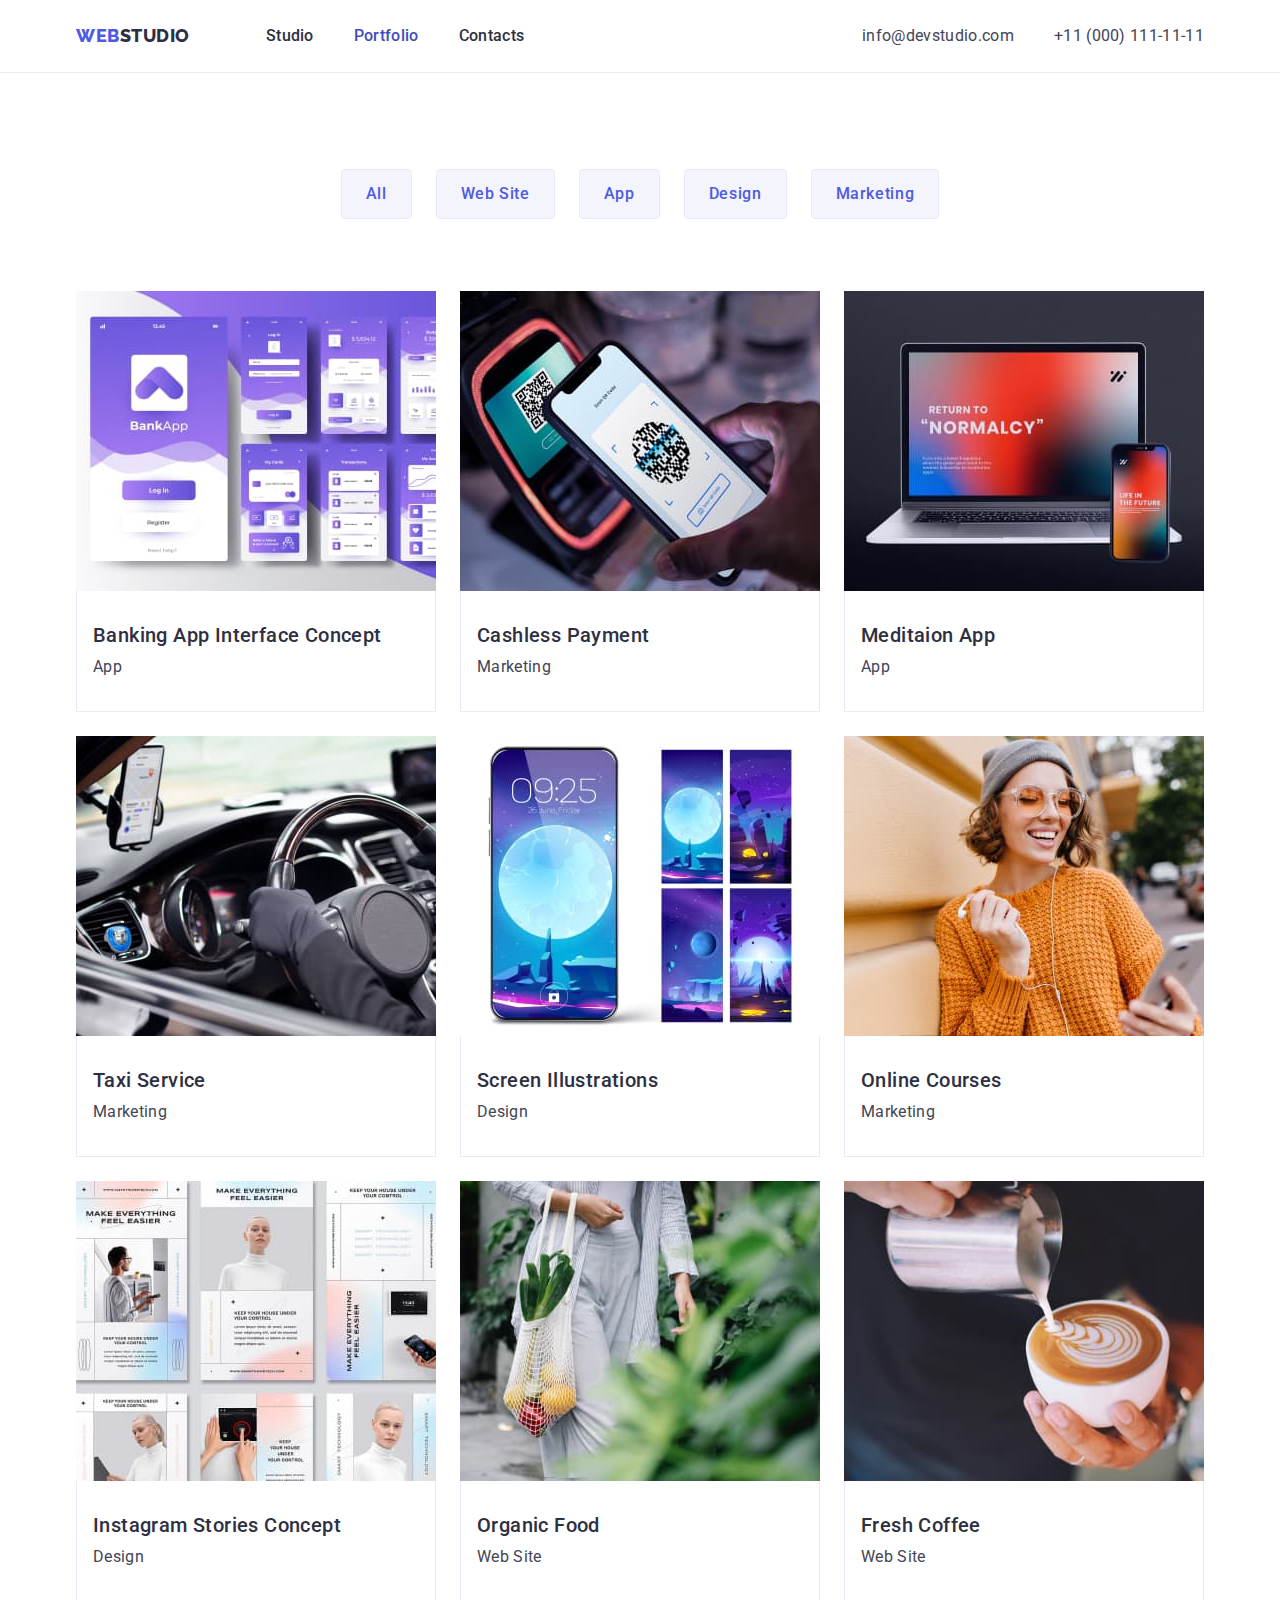
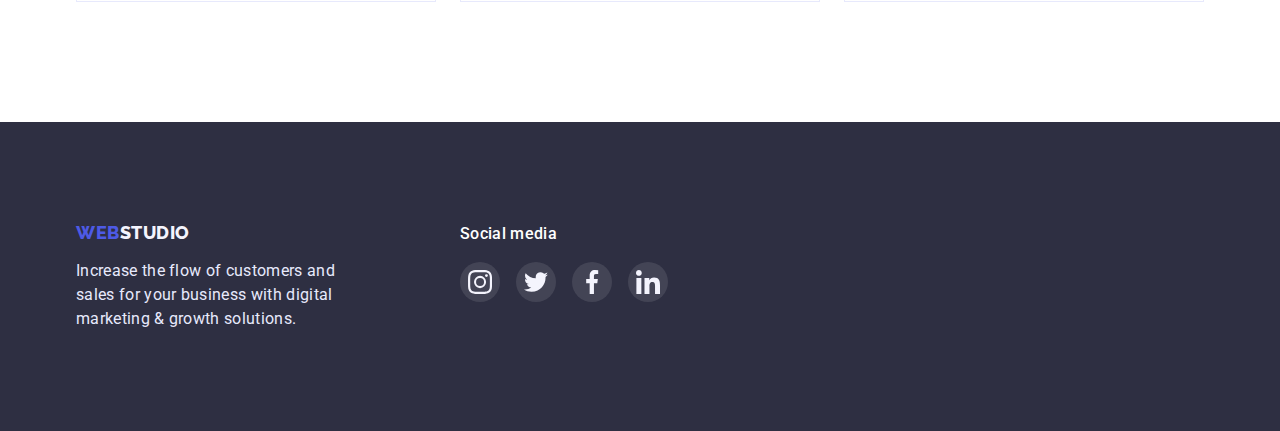
==== portfolio.html @ c47330cb "Initial commit" ====
<!DOCTYPE html>
<html lang="en">
	<head>
		<meta charset="UTF-8" />
		<meta http-equiv="X-UA-Compatible" content="IE=edge" />
		<meta name="viewport" content="width=device-width, initial-scale=1.0" />
		<title>Portfolio</title>
		<link rel="preconnect" href="https://fonts.googleapis.com" />
		<link rel="preconnect" href="https://fonts.gstatic.com" crossorigin />
		<link
			href="https://fonts.googleapis.com/css2?family=Raleway:wght@800&family=Roboto:wght@400;500;700&display=swap"
			rel="stylesheet"
		/>
		<link
			rel="stylesheet"
			href="https://cdnjs.cloudflare.com/ajax/libs/modern-normalize/1.1.0/modern-normalize.min.css"
		/>
		<link rel="stylesheet" href="./css/styles.css" />
		<link rel="stylesheet" href="./css/portfolio.css" />
	</head>
	<body>
		<header class="page-header">
			<div class="container nav-header">
				<nav class="nav-site">
					<a class="logo decor" href="./index.html">Web<span class="sign">Studio</span></a>
					<ul class="nav-list">
						<li class="nav-item">
							<a href="./index.html" class="link decor">Studio</a>
						</li>
						<li class="nav-item">
							<a href="./portfolio.html" class="link decor current">Portfolio</a>
						</li>
						<li class="nav-item">
							<a href="" class="link decor">Contacts</a>
						</li>
					</ul>
				</nav>
				<address>
					<ul class="contacts-list">
						<li class="contacts-item">
							<a href="mailto:info@devstudio.com" class="link decor">info@devstudio.com</a>
						</li>
						<li class="contacts-item">
							<a href="tel:+110001111111" class="link decor">+11 (000) 111-11-11</a>
						</li>
					</ul>
				</address>
			</div>
		</header>
		<main>
			<section class="section portfolio">
				<div class="container">
					<h1 class="portfolio-title centered visually-hidden">Portfolio</h1>
					<ul class="filter-list">
						<li class="filter-item">
							<button class="button" type="button">All</button>
						</li>
						<li class="filter-item">
							<button class="button" type="button">Web Site</button>
						</li>
						<li class="filter-item">
							<button class="button" type="button">App</button>
						</li>
						<li class="filter-item">
							<button class="button" type="button">Design</button>
						</li>
						<li class="filter-item">
							<button class="button" type="button">Marketing</button>
						</li>
					</ul>

					<ul class="projects-list">
						<li class="projects-item">
							<a href="#" class="projects-link decor">
								<img class="projects-img" src="./images/project/project1.jpg" alt="Project" width="360" />
								<div class="projects-content">
									<h2 class="title">Banking App Interface Concept</h2>
									<p class="text">App</p>
								</div>
							</a>
						</li>
						<li class="projects-item">
							<a href="#" class="projects-link decor">
								<img src="./images/project/project2.jpg" alt="Project" width="360" />
								<div class="projects-content">
									<h2 class="title">Cashless Payment</h2>
									<p class="text">Marketing</p>
								</div>
							</a>
						</li>
						<li class="projects-item">
							<a href="#" class="projects-link decor">
								<img src="./images/project/project3.jpg" alt="Project" width="360" />
								<div class="projects-content">
									<h2 class="title">Meditaion App</h2>
									<p class="text">App</p>
								</div>
							</a>
						</li>
						<li class="projects-item">
							<a href="#" class="projects-link decor">
								<img src="./images/project/project4.jpg" alt="Project" width="360" />
								<div class="projects-content">
									<h2 class="title">Taxi Service</h2>
									<p class="text">Marketing</p>
								</div>
							</a>
						</li>
						<li class="projects-item">
							<a href="#" class="projects-link decor">
								<img src="./images/project/project5.jpg" alt="Project" width="360" />
								<div class="projects-content">
									<h2 class="title">Screen Illustrations</h2>
									<p class="text">Design</p>
								</div>
							</a>
						</li>
						<li class="projects-item">
							<a href="#" class="projects-link decor">
								<img src="./images/project/project6.jpg" alt="Project" width="360" />
								<div class="projects-content">
									<h2 class="title">Online Courses</h2>
									<p class="text">Marketing</p>
								</div>
							</a>
						</li>
						<li class="projects-item">
							<a href="#" class="projects-link decor">
								<img src="./images/project/project7.jpg" alt="Project" width="360" />
								<div class="projects-content">
									<h2 class="title">Instagram Stories Concept</h2>
									<p class="text">Design</p>
								</div>
							</a>
						</li>
						<li class="projects-item">
							<a href="#" class="projects-link decor">
								<img src="./images/project//project8.jpg" alt="Project" width="360" />
								<div class="projects-content">
									<h2 class="title">Organic Food</h2>
									<p class="text">Web Site</p>
								</div>
							</a>
						</li>
						<li class="projects-item">
							<a href="#" class="projects-link decor">
								<img src="./images/project/project9.jpg" alt="Project" width="360" />
								<div class="projects-content">
									<h2 class="title">Fresh Coffee</h2>
									<p class="text">Web Site</p>
								</div>
							</a>
						</li>
					</ul>
				</div>
			</section>
		</main>
		<footer class="footer-page">
			<div class="container footer-container">
				<div class="section-info">
					<a class="footer-logo decor" href="./index.html">Web<span class="sign">Studio</span></a>
					<p class="footer-text">
						Increase the flow of customers and sales for your business with digital marketing & growth solutions.
					</p>
				</div>
				<div class="footer-social-list">
					<p class="social-text">Social media</p>
					<ul class="social-list">
						<li class="social-item">
							<a href="" class="social-link decor">
								<svg class="social-icon" width="24" height="24">
									<use href="./images/symbol-defs.svg#icon-instagram"></use>
								</svg>
							</a>
						</li>
						<li class="social-item">
							<a href="" class="social-link decor">
								<svg class="social-icon" width="24" height="24">
									<use href="./images/symbol-defs.svg#icon-twitter"></use>
								</svg>
							</a>
						</li>
						<li class="social-item">
							<a href="" class="social-link decor">
								<svg class="social-icon" width="24" height="24">
									<use href="./images/symbol-defs.svg#icon-facebook"></use>
								</svg>
							</a>
						</li>
						<li class="social-item">
							<a href="" class="social-link decor">
								<svg class="social-icon" width="24" height="24">
									<use href="./images/symbol-defs.svg#icon-linkedin"></use>
								</svg>
							</a>
						</li>
					</ul>
				</div>
			</div>
		</footer>
	</body>
</html>
---- css/styles.css ----
:root {
	--main-white-color: #fff;
	--main-font: "Roboto", sans-serif;
	--secondary-font: "Raleway", sans-serif;
	--primary-color-text: #2e2f42;
	--secondary-color-text: #434455;
	--text-cloud-color: #f4f4fd;
	--text-cornflower-color: #e7e9fc;
	--iris-color: #4d5ae5;
	--ocean-color: #404bbf;
	--slate-color: #8e8f99;
	--footer-bgc: rgba(255, 255, 255, 0.1);
	--green-color: #31d0aa;
	--btn-shadow: 0px 4px 4px rgba(0, 0, 0, 0.15);
	--team-radius: 0px 0px 4px 4px;
	--team-shadow: 0px 1px 6px rgba(46, 47, 66, 0.08), 0px 1px 1px rgba(46, 47, 66, 0.16),
		0px 2px 1px rgba(46, 47, 66, 0.08);
	--btn-filter: 0px 3px 1px rgba(0, 0, 0, 0.1), 0px 2px 1px rgba(0, 0, 0, 0.08), 0px 2px 2px rgba(0, 0, 0, 0.12);
	--card-gap: 24px;
	--border-value: 1px solid #e7e9fc;
	--radius: 4px;
}

body {
	font-family: var(--main-font);
	background-color: var(--main-white-color);
	color: var(--primary-color-text);
}
ul,
ol {
	list-style: none;
	padding: 0;
	margin: 0;
}
h1,
h2,
h3,
h4,
h5,
h6,
p {
	margin: 0;
	padding: 0;
}
img {
	display: block;
	max-width: 100%;
	height: auto;
}
address {
	font-style: normal;
	margin-left: auto;
}
button {
	display: block;
	border-radius: 4px;
	border: none;
	cursor: pointer;
}
.decor {
	text-decoration: none;
}
.visually-hidden {
	position: absolute;
	width: 1px;
	height: 1px;
	margin: -1px;
	border: 0;
	padding: 0;
	white-space: nowrap;
	clip-path: inset(100%);
	clip: rect(0 0 0 0);
	overflow: hidden;
}
.container {
	width: 1158px;
	padding: 0 15px;
	margin: 0 auto;
}
.centered {
	text-align: center;
}
.section {
	padding-top: 120px;
	padding-bottom: 120px;
}
.section-title {
	margin-bottom: 72px;

	font-weight: 700;
	font-size: 36px;
	line-height: 1.1; /* 40/36 */
	letter-spacing: 0.02em;

	text-transform: capitalize;
}

/****************** Page Header *******************/
.page-header {
	padding: var(--card-gap) 0;
	border-bottom: var(--border-value);
}
.nav-header {
	display: flex;
	align-items: center;
}
.nav-site {
	display: flex;
}
.logo {
	font-family: var(--secondary-font);
	font-weight: 800;
	font-size: 18px;
	line-height: 1.3; /* 24/18 */
	letter-spacing: 0.03em;
	text-transform: uppercase;
	color: var(--iris-color);
}
.logo .sign {
	color: var(--primary-color-text);
}
.nav-list {
	display: flex;
	margin-left: 76px;
}
.nav-item:not(:last-child) {
	margin-right: 40px;
}
.nav-list .link {
	font-weight: 500;
	font-size: 16px;
	line-height: 1.5; /* 24/16 */
	letter-spacing: 0.02em;
	color: var(--primary-color-text);
}
.nav-list .link:hover,
.nav-list .link:hover {
	color: var(--ocean-color);
}
.nav-list .link.current {
	color: var(--ocean-color);
}
.contacts-list {
	display: flex;
}
.contacts-item:not(:last-child) {
	margin-right: 40px;
}
.contacts-list .link {
	font-weight: 400;
	font-size: 16px;
	line-height: 1.5; /* 24/16 */
	letter-spacing: 0.02em;
	color: var(--secondary-color-text);
}
.contacts-list .link:hover,
.contacts-list .link:hover {
	color: var(--ocean-color);
}

/****************** Page Footer *******************/
.footer-page {
	padding: 100px 0;

	background-color: var(--primary-color-text);
}
.footer-container {
	display: flex;
}
.section-info {
	margin-right: 120px;
}
.footer-logo {
	font-family: var(--secondary-font);
	font-weight: 800;
	font-size: 18px;
	line-height: 1.17; /* 21/18 */
	letter-spacing: 0.03em;
	text-transform: uppercase;
	color: var(--iris-color);
}
.footer-logo .sign {
	color: var(--text-cloud-color);
}
.footer-text {
	font-family: var(--main-font);
	font-weight: 400;
	font-size: 16px;
	line-height: 1.5; /* 24/16 */
	letter-spacing: 0.02em;
	max-width: 264px;
	margin-top: 16px;
	color: var(--text-cornflower-color);
}
.social-text {
	margin-bottom: 16px;
	font-weight: 500;
	font-size: 16px;
	line-height: 1.5; /* 24/16 */
	letter-spacing: 0.02em;
	color: var(--main-white-color);
}
.social-list {
	display: flex;
}
.social-item {
	display: flex;
	align-items: baseline;
}
.social-item:not(:last-child) {
	margin-right: 16px;
}
.social-link {
	display: flex;
	justify-content: center;
	align-items: center;
	width: 40px;
	height: 40px;
	border-radius: 50%;
	background-color: var(--footer-bgc);
}
.social-link:hover,
.social-link:focus {
	background-color: var(--green-color);
}
---- css/portfolio.css ----
/****************** Page Filter *******************/
.section.portfolio {
	padding-top: 96px;
}
.portfolio-title {
	font-weight: 700;
	font-size: 56px;
	line-height: 1.07; /* 60/56 */
	letter-spacing: 0.02em;
}
.filter-list {
	display: flex;
	justify-content: center;
	align-items: center;
	margin-bottom: 72px;
}
.filter-item:not(:last-child) {
	margin-right: var(--card-gap);
}
.button {
	min-width: 69px;
	padding: 12px var(--card-gap);
	border: var(--border-value);

	font-family: var(--main-font);
	font-weight: 500;
	font-size: 16px;
	line-height: 1.5; /* 24/16 */
	letter-spacing: 0.04em;
	color: var(--iris-color);
	background-color: var(--text-cloud-color);
}
.button:hover,
.button:focus {
	border-color: transparent;
	color: var(--main-white-color);
	background-color: var(--ocean-color);
	box-shadow: var(--btn-filter);
}

/****************** Page Projects *******************/
.projects-list {
	display: flex;
	flex-wrap: wrap;
}
.projects-item {
	border-radius: var(--radius);
}
.projects-item:not(:nth-child(3n)) {
	margin-right: var(--card-gap);
}
.projects-item:not(:nth-last-child(-n + 3)) {
	margin-bottom: var(--card-gap);
}
.projects-link {
  display: block;
}
.projects-link:hover,
.projects-link:focus {
	box-shadow: var(--team-shadow);
}
.projects-content {
	padding: 32px 16px;
	border-right: var(--border-value);
	border-bottom: var(--border-value);
	border-left: var(--border-value);
}
.projects-content > .title {
	margin-bottom: 8px;

	font-weight: 500;
	font-size: 20px;
	line-height: 1.2; /* 24/20 */
	letter-spacing: 0.02em;
	color: var(--primary-color-text);
}
.projects-content .text {
	font-weight: 400;
	font-size: 16px;
	line-height: 1.5; /* 24/16 */
	letter-spacing: 0.02em;
	color: var(--secondary-color-text);
}
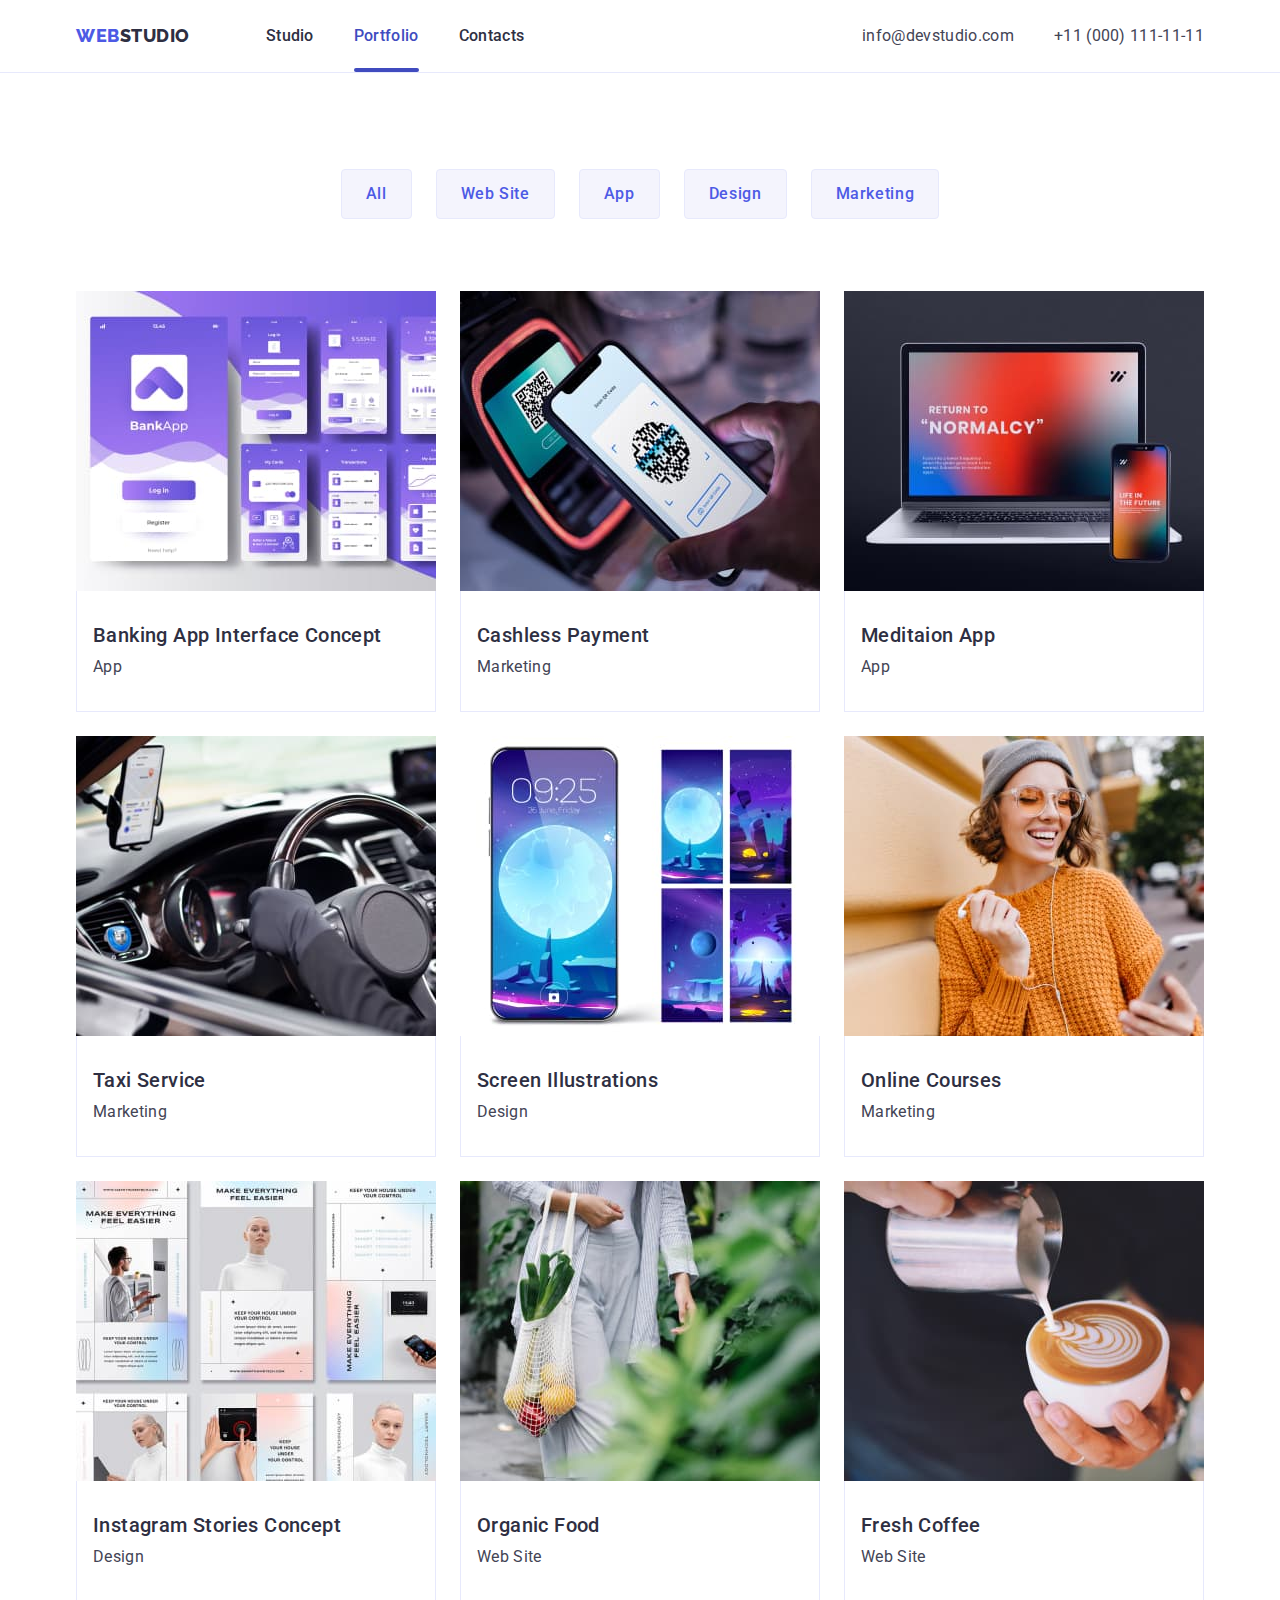
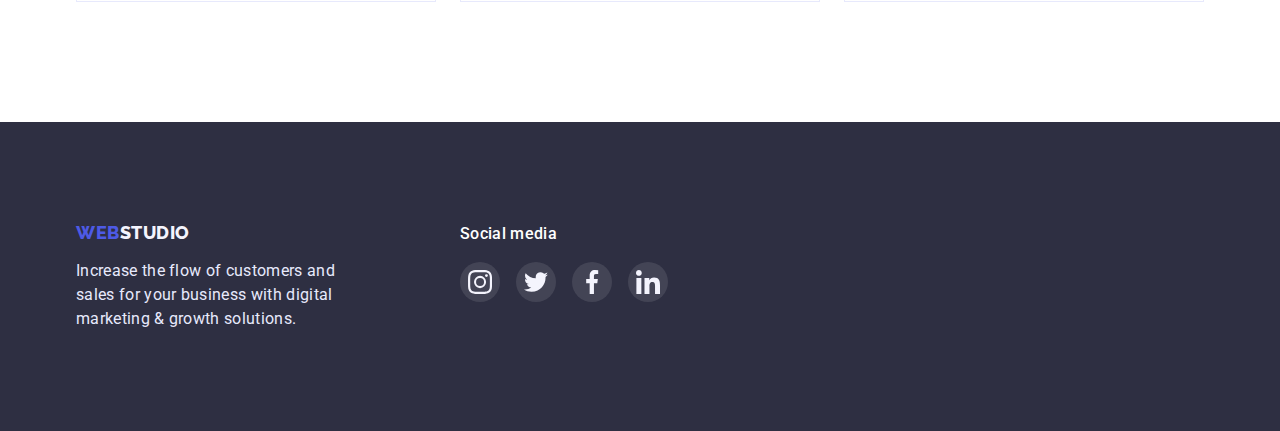
==== commit 0c578def: "feat: add styles modal and card" ====
--- a/portfolio.html
+++ b/portfolio.html
@@ -72,7 +72,17 @@
 					<ul class="projects-list">
 						<li class="projects-item">
 							<a href="#" class="projects-link decor">
-								<img class="projects-img" src="./images/project/project1.jpg" alt="Project" width="360" />
+								<div class="projects-thumb">
+									<img src="./images/project/project1.jpg" alt="Project" width="360" />
+									<div class="projects-overlay">
+										<div class="projects-actions">
+											<p class="projects-desc"
+												>14 Stylish and User-Friendly App Design Concepts · Task Manager App · Calorie Tracker App ·
+												Exotic Fruit Ecommerce App · Cloud Storage App</p
+											>
+										</div>
+									</div>
+								</div>
 								<div class="projects-content">
 									<h2 class="title">Banking App Interface Concept</h2>
 									<p class="text">App</p>
@@ -81,7 +91,17 @@
 						</li>
 						<li class="projects-item">
 							<a href="#" class="projects-link decor">
-								<img src="./images/project/project2.jpg" alt="Project" width="360" />
+								<div class="projects-thumb">
+									<img src="./images/project/project2.jpg" alt="Project" width="360" />
+									<div class="projects-overlay">
+										<div class="projects-actions">
+											<p class="projects-desc"
+												>14 Stylish and User-Friendly App Design Concepts · Task Manager App · Calorie Tracker App ·
+												Exotic Fruit Ecommerce App · Cloud Storage App</p
+											>
+										</div>
+									</div>
+								</div>
 								<div class="projects-content">
 									<h2 class="title">Cashless Payment</h2>
 									<p class="text">Marketing</p>
@@ -90,7 +110,17 @@
 						</li>
 						<li class="projects-item">
 							<a href="#" class="projects-link decor">
-								<img src="./images/project/project3.jpg" alt="Project" width="360" />
+								<div class="projects-thumb">
+									<img src="./images/project/project3.jpg" alt="Project" width="360" />
+									<div class="projects-overlay">
+										<div class="projects-actions">
+											<p class="projects-desc"
+												>14 Stylish and User-Friendly App Design Concepts · Task Manager App · Calorie Tracker App ·
+												Exotic Fruit Ecommerce App · Cloud Storage App</p
+											>
+										</div>
+									</div>
+								</div>
 								<div class="projects-content">
 									<h2 class="title">Meditaion App</h2>
 									<p class="text">App</p>
@@ -99,7 +129,17 @@
 						</li>
 						<li class="projects-item">
 							<a href="#" class="projects-link decor">
-								<img src="./images/project/project4.jpg" alt="Project" width="360" />
+								<div class="projects-thumb">
+									<img src="./images/project/project4.jpg" alt="Project" width="360" />
+									<div class="projects-overlay">
+										<div class="projects-actions">
+											<p class="projects-desc"
+												>14 Stylish and User-Friendly App Design Concepts · Task Manager App · Calorie Tracker App ·
+												Exotic Fruit Ecommerce App · Cloud Storage App</p
+											>
+										</div>
+									</div>
+								</div>
 								<div class="projects-content">
 									<h2 class="title">Taxi Service</h2>
 									<p class="text">Marketing</p>
@@ -108,7 +148,17 @@
 						</li>
 						<li class="projects-item">
 							<a href="#" class="projects-link decor">
-								<img src="./images/project/project5.jpg" alt="Project" width="360" />
+								<div class="projects-thumb">
+									<img src="./images/project/project5.jpg" alt="Project" width="360" />
+									<div class="projects-overlay">
+										<div class="projects-actions">
+											<p class="projects-desc"
+												>14 Stylish and User-Friendly App Design Concepts · Task Manager App · Calorie Tracker App ·
+												Exotic Fruit Ecommerce App · Cloud Storage App</p
+											>
+										</div>
+									</div>
+								</div>
 								<div class="projects-content">
 									<h2 class="title">Screen Illustrations</h2>
 									<p class="text">Design</p>
@@ -117,7 +167,17 @@
 						</li>
 						<li class="projects-item">
 							<a href="#" class="projects-link decor">
-								<img src="./images/project/project6.jpg" alt="Project" width="360" />
+								<div class="projects-thumb">
+									<img src="./images/project/project6.jpg" alt="Project" width="360" />
+									<div class="projects-overlay">
+										<div class="projects-actions">
+											<p class="projects-desc"
+												>14 Stylish and User-Friendly App Design Concepts · Task Manager App · Calorie Tracker App ·
+												Exotic Fruit Ecommerce App · Cloud Storage App</p
+											>
+										</div>
+									</div>
+								</div>
 								<div class="projects-content">
 									<h2 class="title">Online Courses</h2>
 									<p class="text">Marketing</p>
@@ -126,7 +186,17 @@
 						</li>
 						<li class="projects-item">
 							<a href="#" class="projects-link decor">
-								<img src="./images/project/project7.jpg" alt="Project" width="360" />
+								<div class="projects-thumb">
+									<img src="./images/project/project7.jpg" alt="Project" width="360" />
+									<div class="projects-overlay">
+										<div class="projects-actions">
+											<p class="projects-desc"
+												>14 Stylish and User-Friendly App Design Concepts · Task Manager App · Calorie Tracker App ·
+												Exotic Fruit Ecommerce App · Cloud Storage App</p
+											>
+										</div>
+									</div>
+								</div>
 								<div class="projects-content">
 									<h2 class="title">Instagram Stories Concept</h2>
 									<p class="text">Design</p>
@@ -135,7 +205,17 @@
 						</li>
 						<li class="projects-item">
 							<a href="#" class="projects-link decor">
-								<img src="./images/project//project8.jpg" alt="Project" width="360" />
+								<div class="projects-thumb">
+									<img src="./images/project//project8.jpg" alt="Project" width="360" />
+									<div class="projects-overlay">
+										<div class="projects-actions">
+											<p class="projects-desc"
+												>14 Stylish and User-Friendly App Design Concepts · Task Manager App · Calorie Tracker App ·
+												Exotic Fruit Ecommerce App · Cloud Storage App</p
+											>
+										</div>
+									</div>
+								</div>
 								<div class="projects-content">
 									<h2 class="title">Organic Food</h2>
 									<p class="text">Web Site</p>
@@ -144,7 +224,17 @@
 						</li>
 						<li class="projects-item">
 							<a href="#" class="projects-link decor">
-								<img src="./images/project/project9.jpg" alt="Project" width="360" />
+								<div class="projects-thumb">
+									<img src="./images/project/project9.jpg" alt="Project" width="360" />
+									<div class="projects-overlay">
+										<div class="projects-actions">
+											<p class="projects-desc"
+												>14 Stylish and User-Friendly App Design Concepts · Task Manager App · Calorie Tracker App ·
+												Exotic Fruit Ecommerce App · Cloud Storage App</p
+											>
+										</div>
+									</div>
+								</div>
 								<div class="projects-content">
 									<h2 class="title">Fresh Coffee</h2>
 									<p class="text">Web Site</p>
--- a/css/styles.css
+++ b/css/styles.css
@@ -1,5 +1,5 @@
 :root {
-	--main-white-color: #fff;
+	--main-white-color: #ffffff;
 	--main-font: "Roboto", sans-serif;
 	--secondary-font: "Raleway", sans-serif;
 	--primary-color-text: #2e2f42;
@@ -11,14 +11,18 @@
 	--slate-color: #8e8f99;
 	--footer-bgc: rgba(255, 255, 255, 0.1);
 	--green-color: #31d0aa;
+	--modal-fon: #fcfcfc;
 	--btn-shadow: 0px 4px 4px rgba(0, 0, 0, 0.15);
 	--team-radius: 0px 0px 4px 4px;
 	--team-shadow: 0px 1px 6px rgba(46, 47, 66, 0.08), 0px 1px 1px rgba(46, 47, 66, 0.16),
 		0px 2px 1px rgba(46, 47, 66, 0.08);
 	--btn-filter: 0px 3px 1px rgba(0, 0, 0, 0.1), 0px 2px 1px rgba(0, 0, 0, 0.08), 0px 2px 2px rgba(0, 0, 0, 0.12);
+	--modal-shadow: 0px 1px 1px rgba(0, 0, 0, 0.14), 0px 1px 3px rgba(0, 0, 0, 0.12), 0px 2px 1px rgba(0, 0, 0, 0.2);
+	--modal-backdrop: rgba(46, 47, 66, 0.4);
 	--card-gap: 24px;
 	--border-value: 1px solid #e7e9fc;
 	--radius: 4px;
+	--time-function: 250ms cubic-bezier(0.4, 0, 0.2, 1);
 }
 
 body {
@@ -53,7 +57,7 @@
 }
 button {
 	display: block;
-	border-radius: 4px;
+	border-radius: var(--radius);
 	border: none;
 	cursor: pointer;
 }
@@ -97,7 +101,6 @@
 
 /****************** Page Header *******************/
 .page-header {
-	padding: var(--card-gap) 0;
 	border-bottom: var(--border-value);
 }
 .nav-header {
@@ -106,6 +109,7 @@
 }
 .nav-site {
 	display: flex;
+	align-items: center;
 }
 .logo {
 	font-family: var(--secondary-font);
@@ -127,18 +131,35 @@
 	margin-right: 40px;
 }
 .nav-list .link {
+	display: block;
+	padding: var(--card-gap) 0;
 	font-weight: 500;
 	font-size: 16px;
 	line-height: 1.5; /* 24/16 */
 	letter-spacing: 0.02em;
 	color: var(--primary-color-text);
+
+	transition: color var(--time-function);
 }
 .nav-list .link:hover,
-.nav-list .link:hover {
+.nav-list .link:focus {
 	color: var(--ocean-color);
 }
 .nav-list .link.current {
+	position: relative;
+
 	color: var(--ocean-color);
+}
+.link.current::after {
+	position: absolute;
+	display: block;
+	left: 0;
+	bottom: 0;
+	content: "";
+	width: 100%;
+	height: 4px;
+	border-radius: 2px;
+	background-color: var(--ocean-color);
 }
 .contacts-list {
 	display: flex;
@@ -152,9 +173,11 @@
 	line-height: 1.5; /* 24/16 */
 	letter-spacing: 0.02em;
 	color: var(--secondary-color-text);
+
+	transition: color var(--time-function);
 }
 .contacts-list .link:hover,
-.contacts-list .link:hover {
+.contacts-list .link:focus {
 	color: var(--ocean-color);
 }
 
@@ -218,6 +241,8 @@
 	height: 40px;
 	border-radius: 50%;
 	background-color: var(--footer-bgc);
+
+	transition: background-color var(--time-function);
 }
 .social-link:hover,
 .social-link:focus {
--- a/css/portfolio.css
+++ b/css/portfolio.css
@@ -29,6 +29,8 @@
 	letter-spacing: 0.04em;
 	color: var(--iris-color);
 	background-color: var(--text-cloud-color);
+
+	transition: color var(--time-function), background-color var(--time-function);
 }
 .button:hover,
 .button:focus {
@@ -53,11 +55,48 @@
 	margin-bottom: var(--card-gap);
 }
 .projects-link {
-  display: block;
+	display: block;
+	border-radius: var(--radius);
+	transition: box-shadow var(--time-function), opacity var(--time-function);
 }
 .projects-link:hover,
 .projects-link:focus {
 	box-shadow: var(--team-shadow);
+}
+.projects-thumb {
+	position: relative;
+	overflow: hidden;
+}
+.projects-overlay {
+	position: absolute;
+	top: 0;
+	left: 0;
+	width: 100%;
+	height: 100%;
+	background-color: var(--iris-color);
+	opacity: 0;
+	transform: translateY(100%);
+	transition: transform var(--time-function), opacity var(--time-function);
+}
+.projects-link:hover .projects-overlay {
+	transform: translateY(0);
+	opacity: 1;
+}
+.projects-actions {
+	position: absolute;
+	padding: 40px 32px 164px;
+	opacity: 0;
+	transition: opacity var(--time-function);
+}
+.projects-link:hover .projects-actions {
+	opacity: 1;
+}
+.projects-desc {
+	font-weight: 400;
+	font-size: 16px;
+	line-height: 1.5; /* 24/16 */
+	letter-spacing: 0.02em;
+	color: var(--text-cloud-color);
 }
 .projects-content {
 	padding: 32px 16px;
